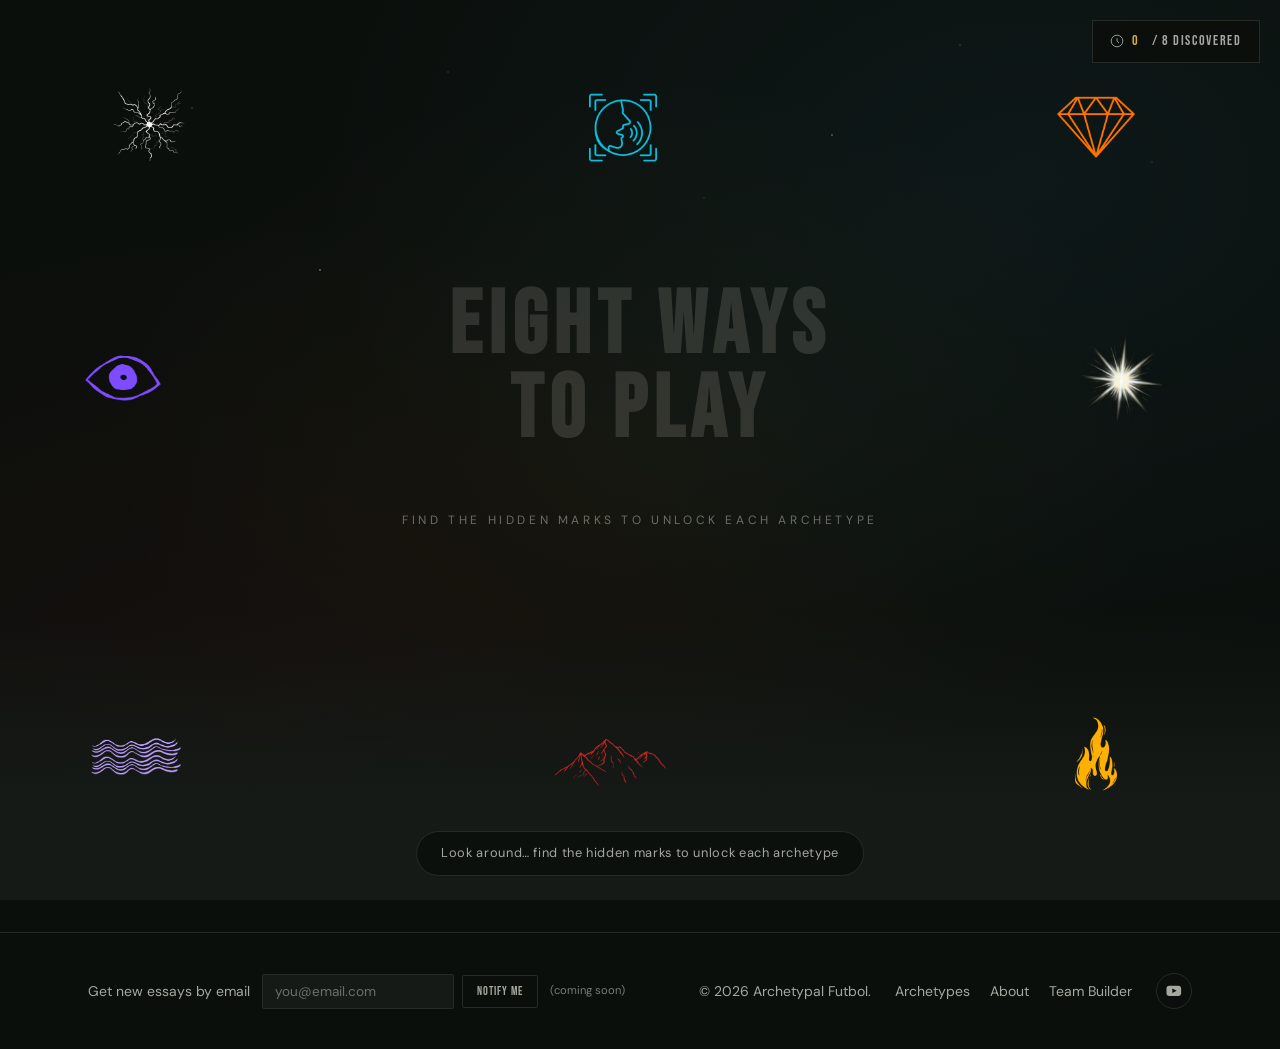
==== index.html @ 52767169 "Initial commit: Archetypal Futbol site Interactive explore-scene homepage, 8 archetype pages, archet" ====
<!DOCTYPE html>
<html lang="en">
<head>
  <meta charset="UTF-8" />
  <meta name="viewport" content="width=device-width, initial-scale=1.0" />
  <title>Archetypal Futbol</title>
  <meta name="description" content="Football, read through the lens of archetype — Immovable, Inferno, Refiner, Lightning, Director, Visionary, Flow, and Avatar." />
  <link rel="icon" href="data:image/svg+xml,%3Csvg xmlns='http://www.w3.org/2000/svg' viewBox='0 0 24 24'%3E%3Cpath fill='%23d4af37' d='M12 2 L14.9 9.1 L22.5 9.8 L16.8 14.9 L18.5 22.3 L12 18.3 L5.5 22.3 L7.2 14.9 L1.5 9.8 L9.1 9.1 Z'/%3E%3C/svg%3E" />
  <link href="https://fonts.googleapis.com/css2?family=Bebas+Neue&family=Playfair+Display:ital,wght@0,700;1,700&family=DM+Sans:ital,wght@0,300;0,400;0,500;0,700;1,400&display=swap" rel="stylesheet" />
  <link rel="stylesheet" href="css/style.css" />
</head>
<body>

  <div class="discovery-hud">
    <svg width="14" height="14" viewBox="0 0 24 24" fill="none"><circle cx="12" cy="12" r="10" stroke="currentColor" stroke-width="1.5"/><path d="M12 8v4l3 3" stroke="currentColor" stroke-width="1.5" stroke-linecap="round"/></svg>
    <span id="foundCount">0</span>&nbsp;/&nbsp;8 discovered
  </div>

  <div class="hint-bar" id="hintBar">Look around&hellip; find the hidden marks to unlock each archetype</div>

  <div class="explore-scene">
    <div class="scene-stars"></div>
    <div class="scene-ground"></div>
    <div class="explore-title">
      <h1>Eight Ways<br>To Play</h1>
      <div class="explore-subtitle">Find the hidden marks to unlock each archetype</div>
    </div>

    <a class="hidden-object anim-flicker" id="obj-lightning" data-slug="lightning" href="articles/lightning.html" style="color:#22C55E">
      <img src="icons/icon-lightning.png" alt="" />
      <span class="obj-label" style="color:#22C55E">Lightning</span>
    </a>

    <a class="hidden-object anim-settle" id="obj-immovable" data-slug="immovable" href="articles/immovable.html" style="color:#DC2626">
      <img src="icons/icon-immovable.png" alt="" />
      <span class="obj-label" style="color:#DC2626">Immovable</span>
    </a>

    <a class="hidden-object anim-flicker" id="obj-inferno" data-slug="inferno" href="articles/inferno.html" style="color:#FACC15">
      <img src="icons/icon-inferno.png" alt="" />
      <span class="obj-label" style="color:#FACC15">Inferno</span>
    </a>

    <a class="hidden-object anim-shimmer" id="obj-refiner" data-slug="refiner" href="articles/refiner.html" style="color:#F97316">
      <img src="icons/icon-refiner.png" alt="" />
      <span class="obj-label" style="color:#F97316">Refiner</span>
    </a>

    <a class="hidden-object anim-pulse" id="obj-director" data-slug="director" href="articles/director.html" style="color:#38BDF8">
      <img src="icons/icon-director.png" alt="" />
      <span class="obj-label" style="color:#38BDF8">Director</span>
    </a>

    <a class="hidden-object anim-blink" id="obj-visionary" data-slug="visionary" href="articles/visionary.html" style="color:#A855F7">
      <img src="icons/icon-visionary.png" alt="" />
      <span class="obj-label" style="color:#A855F7">Visionary</span>
    </a>

    <a class="hidden-object anim-sway" id="obj-flow" data-slug="flow" href="articles/flow.html" style="color:#7C3AED">
      <img src="icons/icon-flow.png" alt="" />
      <span class="obj-label" style="color:#7C3AED">Flow</span>
    </a>

    <a class="hidden-object anim-pulse-grand" id="obj-avatar" data-slug="avatar" href="articles/avatar.html" style="color:#D4AF37">
      <img src="icons/icon-avatar.png" alt="" />
      <span class="obj-label" style="color:#D4AF37">Avatar</span>
    </a>
  </div>

  <footer class="site-footer">
    <div class="container footer-grid">
      <div class="footer-signup">
        <p class="footer-signup-label">Get new essays by email</p>
        <form class="signup-form" onsubmit="return false">
          <input type="email" placeholder="you@email.com" disabled />
          <button type="submit" disabled>Notify Me</button>
        </form>
        <span class="signup-note">(coming soon)</span>
      </div>
      <div class="footer-meta">
        <p>&copy; 2026 Archetypal Futbol.</p>
        <ul class="footer-links">
          <li><a href="archetypes.html">Archetypes</a></li>
          <li><a href="about.html">About</a></li>
          <li><a href="builder.html">Team Builder</a></li>
        </ul>
        <a class="footer-social" href="#" title="YouTube — coming soon" aria-label="YouTube (coming soon)">
          <svg viewBox="0 0 24 24"><rect x="2" y="5" width="20" height="14" rx="4" fill="currentColor"/><path d="M10 9l6 3-6 3V9z" fill="#0b0f0c"/></svg>
        </a>
      </div>
    </div>
  </footer>

  <script src="js/discovery.js"></script>
  <script>AFDiscovery.initExploreScene();</script>
</body>
</html>
---- css/style.css ----
/* ---------- Reset & base ---------- */
:root {
  --color-bg: #0b0f0c;
  --color-bg-elevated: #151a16;
  --color-text: #eae7df;
  --color-text-muted: #a5a89f;
  --color-accent: #d4af37;
  --color-accent-soft: #8a6f2f;
  --color-border: #262b25;
  --font-display: "Bebas Neue", "Iowan Old Style", sans-serif;
  --font-serif: "Playfair Display", "Iowan Old Style", Georgia, serif;
  --font-sans: "DM Sans", -apple-system, BlinkMacSystemFont, "Segoe UI", Roboto, Helvetica, Arial, sans-serif;
  --max-width: 72rem;
}

* {
  box-sizing: border-box;
}

html {
  scroll-behavior: smooth;
}

body {
  margin: 0;
  background: var(--color-bg);
  color: var(--color-text);
  font-family: var(--font-sans);
  line-height: 1.6;
  -webkit-font-smoothing: antialiased;
}

img {
  max-width: 100%;
  display: block;
}

a {
  color: var(--color-accent);
  text-decoration: none;
}

a:hover {
  text-decoration: underline;
}

.container {
  max-width: var(--max-width);
  margin: 0 auto;
  padding: 0 1.5rem;
}

/* ---------- Header ---------- */
.site-header {
  border-bottom: 1px solid var(--color-border);
  position: sticky;
  top: 0;
  background: rgba(15, 18, 16, 0.92);
  backdrop-filter: blur(8px);
  z-index: 10;
}

.site-header .container {
  display: flex;
  align-items: center;
  justify-content: space-between;
  padding-top: 1rem;
  padding-bottom: 1rem;
}

.site-title {
  font-family: var(--font-display);
  font-size: 1.6rem;
  letter-spacing: 0.05em;
  text-transform: uppercase;
  color: var(--color-text);
  transition: opacity 0.2s ease;
}

.site-title:hover {
  opacity: 0.8;
  text-decoration: none;
}

.site-title span {
  color: var(--color-accent);
}

.site-nav ul {
  list-style: none;
  display: flex;
  gap: 1.75rem;
  margin: 0;
  padding: 0;
}

.site-nav a {
  color: var(--color-text-muted);
  font-size: 0.95rem;
  text-transform: uppercase;
  letter-spacing: 0.06em;
}

.site-nav a:hover,
.site-nav a[aria-current="page"] {
  color: var(--color-accent);
  text-decoration: none;
}

.nav-toggle {
  display: none;
  background: none;
  border: 1px solid var(--color-border);
  color: var(--color-text);
  padding: 0.4rem 0.6rem;
  border-radius: 4px;
  font-size: 1rem;
  cursor: pointer;
  transition: border-color 0.2s ease, color 0.2s ease;
}

.nav-toggle:hover {
  border-color: var(--color-accent);
  color: var(--color-accent);
}

/* ---------- Hero ---------- */
.hero {
  padding: 5rem 0 4rem;
  border-bottom: 1px solid var(--color-border);
}

.hero-eyebrow {
  color: var(--color-accent);
  text-transform: uppercase;
  letter-spacing: 0.14em;
  font-size: 0.8rem;
  margin-bottom: 1rem;
}

.hero h1 {
  font-family: var(--font-display);
  text-transform: uppercase;
  font-size: clamp(2.75rem, 6vw, 4.5rem);
  letter-spacing: 0.02em;
  line-height: 0.98;
  margin: 0 0 1.25rem;
  max-width: 42rem;
}

.hero p {
  color: var(--color-text-muted);
  font-size: 1.125rem;
  max-width: 38rem;
  margin: 0 0 2rem;
}

.button {
  display: inline-block;
  padding: 0.75rem 1.5rem;
  border: 1px solid var(--color-accent);
  color: var(--color-accent);
  border-radius: 2px;
  font-size: 0.95rem;
  letter-spacing: 0.03em;
  transition: background 0.15s ease, color 0.15s ease;
}

.button:hover {
  background: var(--color-accent);
  color: var(--color-bg);
  text-decoration: none;
}

/* ---------- Section headings ---------- */
.section {
  padding: 4rem 0;
}

/* ---------- Archetype grid ---------- */
.archetype-grid {
  display: grid;
  grid-template-columns: repeat(auto-fill, minmax(15.5rem, 1fr));
  gap: 1.5rem;
}

.archetype-card {
  background: var(--color-bg-elevated);
  border: 1px solid var(--color-border);
  border-radius: 6px;
  padding: 1.75rem;
  transition: border-color 0.15s ease, transform 0.15s ease;
}

.archetype-card:hover {
  border-color: var(--color-accent-soft);
  transform: translateY(-2px);
}

.archetype-icon {
  width: 2.75rem;
  height: 2.75rem;
  margin-bottom: 0.85rem;
}

.archetype-icon svg,
.archetype-icon img {
  width: 100%;
  height: 100%;
  object-fit: contain;
  display: block;
}

.archetype-card h3 {
  font-family: var(--font-display);
  text-transform: uppercase;
  letter-spacing: 0.02em;
  font-size: 1.6rem;
  margin: 0.5rem 0 0.75rem;
}

.archetype-card p {
  color: var(--color-text-muted);
  font-size: 0.95rem;
  margin: 0 0 1rem;
}

.archetype-card a.read-more {
  font-size: 0.85rem;
  text-transform: uppercase;
  letter-spacing: 0.05em;
}

/* ---------- Article page ---------- */
.article-header {
  padding: 4rem 0 2rem;
  border-bottom: 1px solid var(--color-border);
}

.article-header .hero-eyebrow {
  margin-bottom: 1rem;
}

.article-icon {
  width: 3.25rem;
  height: 3.25rem;
  margin-bottom: 1.25rem;
}

.article-icon svg,
.article-icon img {
  width: 100%;
  height: 100%;
  object-fit: contain;
  display: block;
}

.article-header h1 {
  font-family: var(--font-display);
  text-transform: uppercase;
  letter-spacing: 0.02em;
  font-size: clamp(2.5rem, 5vw, 3.75rem);
  margin: 0 0 0.75rem;
}

.accent-bar {
  width: 2.75rem;
  height: 3px;
  border-radius: 2px;
  margin: 0 0 1.25rem;
}

.article-body {
  padding: 3rem 0;
  max-width: 42rem;
  margin: 0 auto;
  font-size: 1.05rem;
}

.article-body h2 {
  font-family: var(--font-display);
  text-transform: uppercase;
  letter-spacing: 0.03em;
  font-size: 1.5rem;
  margin: 2.75rem 0 1rem;
}

.article-body p {
  color: #d8d5cc;
  margin: 0 0 1.5rem;
}

.article-body blockquote {
  margin: 2rem 0;
  padding-left: 1.25rem;
  border-left: 3px solid var(--color-accent);
  color: var(--color-text-muted);
  font-style: italic;
}

.lockup-image {
  max-width: 22rem;
  width: 100%;
  margin: 0 auto 2.75rem;
}

.lockup-image img {
  width: 100%;
  height: auto;
  display: block;
}

.article-body blockquote.pull-quote {
  font-family: var(--font-serif);
  font-size: 1.35rem;
  line-height: 1.55;
  color: var(--color-text);
  margin: 0 0 2.75rem;
  padding-left: 1.5rem;
}

/* ---------- About page ---------- */
.prose {
  max-width: 42rem;
  padding: 3rem 0;
}

.prose h1 {
  font-family: var(--font-display);
  text-transform: uppercase;
  letter-spacing: 0.02em;
  font-size: clamp(2.5rem, 5vw, 3.75rem);
  margin-bottom: 1.5rem;
}

.prose p {
  color: #d8d5cc;
  margin-bottom: 1.25rem;
}

/* ---------- Footer ---------- */
.site-footer {
  border-top: 1px solid var(--color-border);
  padding: 2.5rem 0;
  margin-top: 2rem;
  position: relative;
  z-index: 30;
}

.footer-grid {
  display: flex;
  align-items: center;
  justify-content: space-between;
  flex-wrap: wrap;
  gap: 1.5rem;
}

.footer-signup {
  display: flex;
  align-items: center;
  gap: 0.75rem;
  flex-wrap: wrap;
}

.footer-signup-label {
  font-size: 0.8rem;
  color: var(--color-text-muted);
  white-space: nowrap;
  margin: 0;
}

.signup-form {
  display: flex;
  align-items: center;
  gap: 0.5rem;
  flex-wrap: wrap;
}

.signup-form input {
  background: var(--color-bg-elevated);
  border: 1px solid var(--color-border);
  color: var(--color-text-muted);
  padding: 0.5rem 0.75rem;
  font-size: 0.85rem;
  font-family: var(--font-sans);
  border-radius: 2px;
  width: 12rem;
  max-width: 100%;
}

.signup-form input::placeholder {
  color: var(--color-text-muted);
  opacity: 0.6;
}

.signup-form button {
  background: transparent;
  border: 1px solid var(--color-border);
  color: var(--color-text-muted);
  padding: 0.5rem 0.9rem;
  font-family: var(--font-display);
  font-size: 0.75rem;
  text-transform: uppercase;
  letter-spacing: 0.08em;
  border-radius: 2px;
  cursor: not-allowed;
}

.signup-note {
  font-size: 0.7rem;
  color: var(--color-text-muted);
  opacity: 0.7;
}

.footer-meta {
  display: flex;
  align-items: center;
  gap: 1.5rem;
  flex-wrap: wrap;
}

.site-footer p {
  color: var(--color-text-muted);
  font-size: 0.875rem;
  margin: 0;
}

.footer-links {
  list-style: none;
  display: flex;
  flex-wrap: wrap;
  gap: 0.75rem 1.25rem;
  margin: 0;
  padding: 0;
}

.footer-links a {
  color: var(--color-text-muted);
  font-size: 0.875rem;
}

.footer-links a:hover {
  color: var(--color-accent);
}

.footer-social {
  display: inline-flex;
  align-items: center;
  justify-content: center;
  width: 2.25rem;
  height: 2.25rem;
  border: 1px solid var(--color-border);
  border-radius: 50%;
  color: var(--color-text-muted);
  flex-shrink: 0;
  transition: border-color 0.2s ease, color 0.2s ease;
}

.footer-social:hover {
  border-color: var(--color-accent);
  color: var(--color-accent);
  text-decoration: none;
}

.footer-social svg {
  width: 1.1rem;
  height: 1.1rem;
  display: block;
}

/* ---------- Explore / discover scene ---------- */
.explore-scene {
  min-height: 100vh;
  position: relative;
  cursor: crosshair;
  overflow: hidden;
}

.back-link {
  display: inline-flex;
  align-items: center;
  gap: 0.5rem;
  padding: 0.5rem 1.1rem;
  border: 1px solid var(--color-border);
  color: var(--color-text-muted);
  font-family: var(--font-display);
  letter-spacing: 0.1em;
  text-transform: uppercase;
  font-size: 0.85rem;
  margin-bottom: 1.5rem;
  transition: border-color 0.2s ease, color 0.2s ease;
}

.back-link:hover {
  border-color: var(--color-accent);
  color: var(--color-accent);
  text-decoration: none;
}

.discovery-hud {
  position: absolute;
  top: 1.25rem;
  right: 1.25rem;
  z-index: 20;
  background: rgba(11, 15, 12, 0.85);
  backdrop-filter: blur(10px);
  border: 1px solid var(--color-border);
  padding: 0.6rem 1.1rem;
  font-family: var(--font-display);
  letter-spacing: 0.12em;
  font-size: 0.85rem;
  color: var(--color-text-muted);
  display: flex;
  align-items: center;
  gap: 0.5rem;
}

.discovery-hud span {
  color: var(--color-accent);
}

.hint-bar {
  position: absolute;
  bottom: 1.5rem;
  left: 50%;
  transform: translateX(-50%);
  z-index: 20;
  background: rgba(11, 15, 12, 0.9);
  border: 1px solid var(--color-border);
  padding: 0.7rem 1.5rem;
  font-size: 0.8rem;
  letter-spacing: 0.05em;
  color: var(--color-text-muted);
  text-align: center;
  border-radius: 100px;
  white-space: nowrap;
  transition: all 0.4s ease;
}

.hint-bar.found {
  border-color: rgba(212, 175, 55, 0.5);
  color: var(--color-accent);
}

.explore-scene::before {
  content: "";
  position: absolute;
  inset: 0;
  background:
    radial-gradient(ellipse at 20% 80%, rgba(220, 38, 38, 0.05) 0%, transparent 50%),
    radial-gradient(ellipse at 80% 20%, rgba(56, 189, 248, 0.05) 0%, transparent 50%),
    radial-gradient(ellipse at 50% 50%, rgba(212, 175, 55, 0.04) 0%, transparent 60%);
}

.scene-ground {
  position: absolute;
  bottom: 0;
  left: 0;
  right: 0;
  height: 32%;
  background: linear-gradient(180deg, transparent 0%, var(--color-bg-elevated) 65%);
}

.scene-stars {
  position: absolute;
  inset: 0;
  background-image:
    radial-gradient(1px 1px at 15% 12%, rgba(255, 255, 255, 0.4), transparent),
    radial-gradient(1px 1px at 35% 8%, rgba(255, 255, 255, 0.3), transparent),
    radial-gradient(1px 1px at 55% 22%, rgba(255, 255, 255, 0.2), transparent),
    radial-gradient(1px 1px at 75% 5%, rgba(255, 255, 255, 0.35), transparent),
    radial-gradient(1px 1px at 90% 18%, rgba(255, 255, 255, 0.25), transparent),
    radial-gradient(1.5px 1.5px at 25% 30%, rgba(255, 255, 255, 0.5), transparent),
    radial-gradient(1.5px 1.5px at 65% 15%, rgba(255, 255, 255, 0.4), transparent);
  animation: twinkle 6s ease-in-out infinite alternate;
}

@keyframes twinkle {
  0% { opacity: 0.6; }
  100% { opacity: 1; }
}

.explore-title {
  position: absolute;
  top: 42%;
  left: 50%;
  transform: translate(-50%, -50%);
  text-align: center;
  pointer-events: none;
  z-index: 5;
}

.explore-title h1 {
  font-family: var(--font-display);
  font-size: clamp(2.5rem, 7vw, 5.5rem);
  letter-spacing: 0.08em;
  line-height: 0.95;
  opacity: 0.14;
  text-transform: uppercase;
}

.explore-subtitle {
  font-size: 0.75rem;
  text-transform: uppercase;
  letter-spacing: 0.3em;
  color: var(--color-text-muted);
  margin-top: 1rem;
  opacity: 0.6;
}

.hidden-object {
  position: absolute;
  width: 170px;
  cursor: pointer;
  transition: transform 0.4s ease, filter 0.4s ease;
  z-index: 10;
  display: block;
}

.hidden-object svg,
.hidden-object img {
  width: 100%;
  height: auto;
  display: block;
}

.hidden-object:hover {
  transform: scale(1.15);
  filter: brightness(1.4);
}

.hidden-object.discovered {
  filter: drop-shadow(0 0 8px rgba(212, 175, 55, 0.45));
}

.hidden-object .obj-label {
  position: absolute;
  bottom: -1.6rem;
  left: 50%;
  transform: translateX(-50%);
  font-family: var(--font-display);
  font-size: 0.65rem;
  letter-spacing: 0.14em;
  white-space: nowrap;
  opacity: 0;
  transition: opacity 0.3s ease;
  text-transform: uppercase;
}

.hidden-object:hover .obj-label {
  opacity: 1;
}

/* per-object idle animations, applied to the icon itself */
@keyframes animFlicker {
  0%, 100% { transform: scaleY(1) scaleX(1); }
  25% { transform: scaleY(1.06) scaleX(0.97); }
  50% { transform: scaleY(0.95) scaleX(1.03); }
  75% { transform: scaleY(1.04) scaleX(0.98); }
}
.anim-flicker svg, .anim-flicker img { animation: animFlicker 1.6s ease-in-out infinite; transform-origin: center bottom; }

@keyframes animSettle {
  0%, 100% { transform: translateY(0); }
  50% { transform: translateY(-3px); }
}
.anim-settle svg, .anim-settle img { animation: animSettle 9s ease-in-out infinite; }

@keyframes animShimmer {
  0%, 100% { filter: brightness(1) drop-shadow(0 0 4px currentColor); }
  50% { filter: brightness(1.35) drop-shadow(0 0 10px currentColor); }
}
.anim-shimmer svg, .anim-shimmer img { animation: animShimmer 3s ease-in-out infinite; }

@keyframes animPulse {
  0%, 100% { transform: scale(1); }
  50% { transform: scale(1.08); }
}
.anim-pulse svg, .anim-pulse img { animation: animPulse 2.4s ease-in-out infinite; }

@keyframes animBlink {
  0%, 88%, 100% { transform: scaleY(1); }
  94% { transform: scaleY(0.12); }
}
.anim-blink svg, .anim-blink img { animation: animBlink 5s ease-in-out infinite; transform-origin: center; }

@keyframes animSway {
  0%, 100% { transform: rotate(-6deg); }
  50% { transform: rotate(6deg); }
}
.anim-sway svg, .anim-sway img { animation: animSway 4s ease-in-out infinite; transform-origin: center; }

@keyframes animPulseGrand {
  0%, 100% { transform: scale(1); filter: brightness(1) drop-shadow(0 0 6px currentColor); }
  50% { transform: scale(1.14); filter: brightness(1.5) drop-shadow(0 0 16px currentColor); }
}
.anim-pulse-grand svg, .anim-pulse-grand img { animation: animPulseGrand 4.5s ease-in-out infinite; }

#obj-lightning { top: 7%; left: 5%; }
#obj-director { top: 7%; left: 42%; }
#obj-refiner { top: 7%; left: 79%; }
#obj-visionary { top: 35%; left: 3%; }
#obj-avatar { top: 35%; left: 81%; }
#obj-flow { top: 77%; left: 4%; }
#obj-immovable { top: 77%; left: 41%; }
#obj-inferno { top: 77%; left: 79%; }

/* ---------- Content page enter animation ---------- */
.fade-in-up {
  animation: pageEnterFade 0.7s ease forwards;
  opacity: 0;
}

@keyframes pageEnterFade {
  from { opacity: 0; transform: translateY(24px); }
  to { opacity: 1; transform: translateY(0); }
}

/* ---------- Team builder ---------- */
.builder-intro {
  padding: 3.5rem 0 1rem;
}

.builder-intro .hero-eyebrow {
  margin-bottom: 1rem;
}

.builder-intro h1 {
  font-family: var(--font-display);
  text-transform: uppercase;
  font-size: clamp(2.25rem, 5vw, 3.25rem);
  letter-spacing: 0.02em;
  margin: 0 0 1rem;
}

.builder-intro p {
  color: var(--color-text-muted);
  max-width: 38rem;
  margin: 0;
}

.builder-section {
  padding: 2rem 0 4rem;
}

.builder-layout {
  display: flex;
  gap: 2.5rem;
  align-items: flex-start;
  flex-wrap: wrap;
}

.builder-tray {
  flex: 0 0 11rem;
  display: flex;
  flex-direction: column;
  gap: 0.75rem;
}

.tray-item {
  display: flex;
  flex-direction: column;
  align-items: center;
  gap: 0.4rem;
  padding: 0.75rem 0.5rem;
  background: var(--color-bg-elevated);
  border: 1px solid var(--color-border);
  border-radius: 6px;
  cursor: grab;
  touch-action: none;
  user-select: none;
  -webkit-user-select: none;
  transition: border-color 0.2s ease;
}

.tray-item:hover {
  border-color: var(--color-accent-soft);
}

.tray-item:active {
  cursor: grabbing;
}

.tray-item img {
  width: 2.25rem;
  height: 2.25rem;
  object-fit: contain;
  pointer-events: none;
}

.tray-item span {
  font-family: var(--font-display);
  text-transform: uppercase;
  letter-spacing: 0.04em;
  font-size: 0.75rem;
  color: var(--color-text-muted);
  pointer-events: none;
}

.pitch-panel {
  flex: 1 1 20rem;
  min-width: 18rem;
}

.formation-picker {
  display: flex;
  flex-wrap: wrap;
  gap: 0.5rem;
  margin-bottom: 1.5rem;
}

.formation-btn {
  padding: 0.45rem 0.9rem;
  border: 1px solid var(--color-border);
  background: transparent;
  color: var(--color-text-muted);
  font-family: var(--font-display);
  letter-spacing: 0.04em;
  font-size: 0.85rem;
  cursor: pointer;
  border-radius: 2px;
  transition: border-color 0.2s ease, color 0.2s ease;
}

.formation-btn:hover {
  border-color: var(--color-accent-soft);
  color: var(--color-text);
}

.formation-btn.active {
  border-color: var(--color-accent);
  color: var(--color-accent);
}

.pitch-container {
  position: relative;
  width: 100%;
  max-width: 26rem;
  aspect-ratio: 2 / 3;
  margin: 0 auto;
  background: var(--color-bg-elevated);
  border: 1px solid var(--color-border);
  border-radius: 8px;
  overflow: hidden;
  touch-action: none;
}

.pitch-svg {
  position: absolute;
  inset: 0;
  width: 100%;
  height: 100%;
  display: block;
}

.slots-layer {
  position: absolute;
  inset: 0;
}

.slot {
  position: absolute;
  width: 2.5rem;
  height: 2.5rem;
  margin-left: -1.25rem;
  margin-top: -1.25rem;
  border-radius: 50%;
  border: 1.5px dashed var(--color-border);
  background: rgba(11, 15, 12, 0.4);
  display: flex;
  align-items: center;
  justify-content: center;
  transition: box-shadow 0.25s ease, border-color 0.25s ease;
  touch-action: none;
}

.slot-number {
  position: absolute;
  top: -0.65rem;
  right: -0.35rem;
  font-family: var(--font-display);
  font-size: 0.6rem;
  letter-spacing: 0.02em;
  color: var(--color-text-muted);
  background: var(--color-bg);
  padding: 0 0.25rem;
  border-radius: 2px;
  line-height: 1.3;
}

.slot img {
  width: 72%;
  height: 72%;
  object-fit: contain;
  pointer-events: none;
}

.slot:hover {
  border-color: var(--color-accent-soft);
}

.slot.filled {
  border-style: solid;
  background: var(--color-bg-elevated);
  cursor: grab;
}

.slot.filled:active {
  cursor: grabbing;
}

.slot.aligned {
  border-color: var(--slot-color, var(--color-accent));
  box-shadow: 0 0 0 2px var(--slot-color, var(--color-accent)), 0 0 14px 2px var(--slot-color, var(--color-accent));
}

.slot.drag-over {
  border-color: var(--color-accent);
}

.builder-summary {
  margin-top: 1.5rem;
  text-align: center;
}

.builder-summary-count {
  font-family: var(--font-display);
  text-transform: uppercase;
  letter-spacing: 0.04em;
  font-size: 1.15rem;
  color: var(--color-accent);
  margin: 0 0 0.35rem;
}

.builder-summary-status {
  font-size: 0.85rem;
  color: var(--color-text-muted);
  margin: 0;
}

.builder-actions {
  margin-top: 1.5rem;
  display: flex;
  justify-content: center;
}

.builder-legend {
  margin-top: 1rem;
  text-align: center;
  font-size: 0.8rem;
  color: var(--color-text-muted);
}

.drag-ghost {
  position: fixed;
  top: 0;
  left: 0;
  pointer-events: none;
  z-index: 999;
  width: 2.75rem;
  height: 2.75rem;
  opacity: 0.9;
}

.drag-ghost img {
  width: 100%;
  height: 100%;
  object-fit: contain;
}

/* ---------- Responsive ---------- */
@media (max-width: 42rem) {
  .archetype-grid {
    grid-template-columns: 1fr;
  }

  .site-nav {
    position: absolute;
    top: 100%;
    left: 0;
    right: 0;
    background: var(--color-bg);
    border-bottom: 1px solid var(--color-border);
    display: none;
  }

  .site-nav.open {
    display: block;
  }

  .site-nav ul {
    flex-direction: column;
    gap: 0;
    padding: 0.5rem 1.5rem 1.5rem;
  }

  .site-nav li {
    padding: 0.6rem 0;
    border-bottom: 1px solid var(--color-border);
  }

  .nav-toggle {
    display: inline-block;
  }

  .hero {
    padding: 3rem 0 2.5rem;
  }

  .section {
    padding: 2.5rem 0;
  }

  .hidden-object {
    width: 100px;
  }

  .explore-title h1 {
    opacity: 0.1;
  }

  .hint-bar {
    font-size: 0.7rem;
    padding: 0.6rem 1.1rem;
    max-width: 88vw;
    white-space: normal;
    text-align: center;
  }

  .footer-grid {
    flex-direction: column;
    align-items: flex-start;
  }

  .footer-meta {
    width: 100%;
    justify-content: space-between;
  }

  #obj-lightning { top: 4%; left: 6%; }
  #obj-director { top: 4%; left: 55%; }
  #obj-refiner { top: 27%; left: 6%; }
  #obj-visionary { top: 27%; left: 55%; }
  #obj-avatar { top: 50%; left: 6%; }
  #obj-flow { top: 50%; left: 55%; }
  #obj-immovable { top: 73%; left: 6%; }
  #obj-inferno { top: 73%; left: 55%; }

  .builder-layout {
    flex-direction: column;
  }

  .builder-tray {
    flex-direction: row;
    flex-wrap: wrap;
    justify-content: center;
    flex-basis: auto;
    width: 100%;
  }

  .tray-item {
    flex: 0 0 4.5rem;
  }

  .pitch-panel {
    flex-basis: auto;
    width: 100%;
    min-width: 0;
  }

  .slot {
    width: 2rem;
    height: 2rem;
    margin-left: -1rem;
    margin-top: -1rem;
  }

  .slot-number {
    font-size: 0.55rem;
    top: -0.55rem;
    right: -0.25rem;
  }

  .formation-btn {
    padding: 0.4rem 0.7rem;
    font-size: 0.75rem;
  }

  .drag-ghost {
    width: 2.25rem;
    height: 2.25rem;
  }
}

/* ---------- Landscape phones (short viewport height) ---------- */
@media (orientation: landscape) and (max-height: 500px) {
  .hidden-object {
    width: 80px;
  }

  .explore-title h1 {
    font-size: clamp(1.75rem, 6vw, 3rem);
    opacity: 0.1;
  }

  .explore-subtitle {
    margin-top: 0.5rem;
    font-size: 0.65rem;
  }

  #obj-lightning { top: 22%; left: 4%; }
  #obj-director { top: 22%; left: 29%; }
  #obj-refiner { top: 22%; left: 54%; }
  #obj-visionary { top: 22%; left: 79%; }
  #obj-flow { top: 58%; left: 4%; }
  #obj-immovable { top: 58%; left: 29%; }
  #obj-inferno { top: 58%; left: 54%; }
  #obj-avatar { top: 58%; left: 79%; }
}
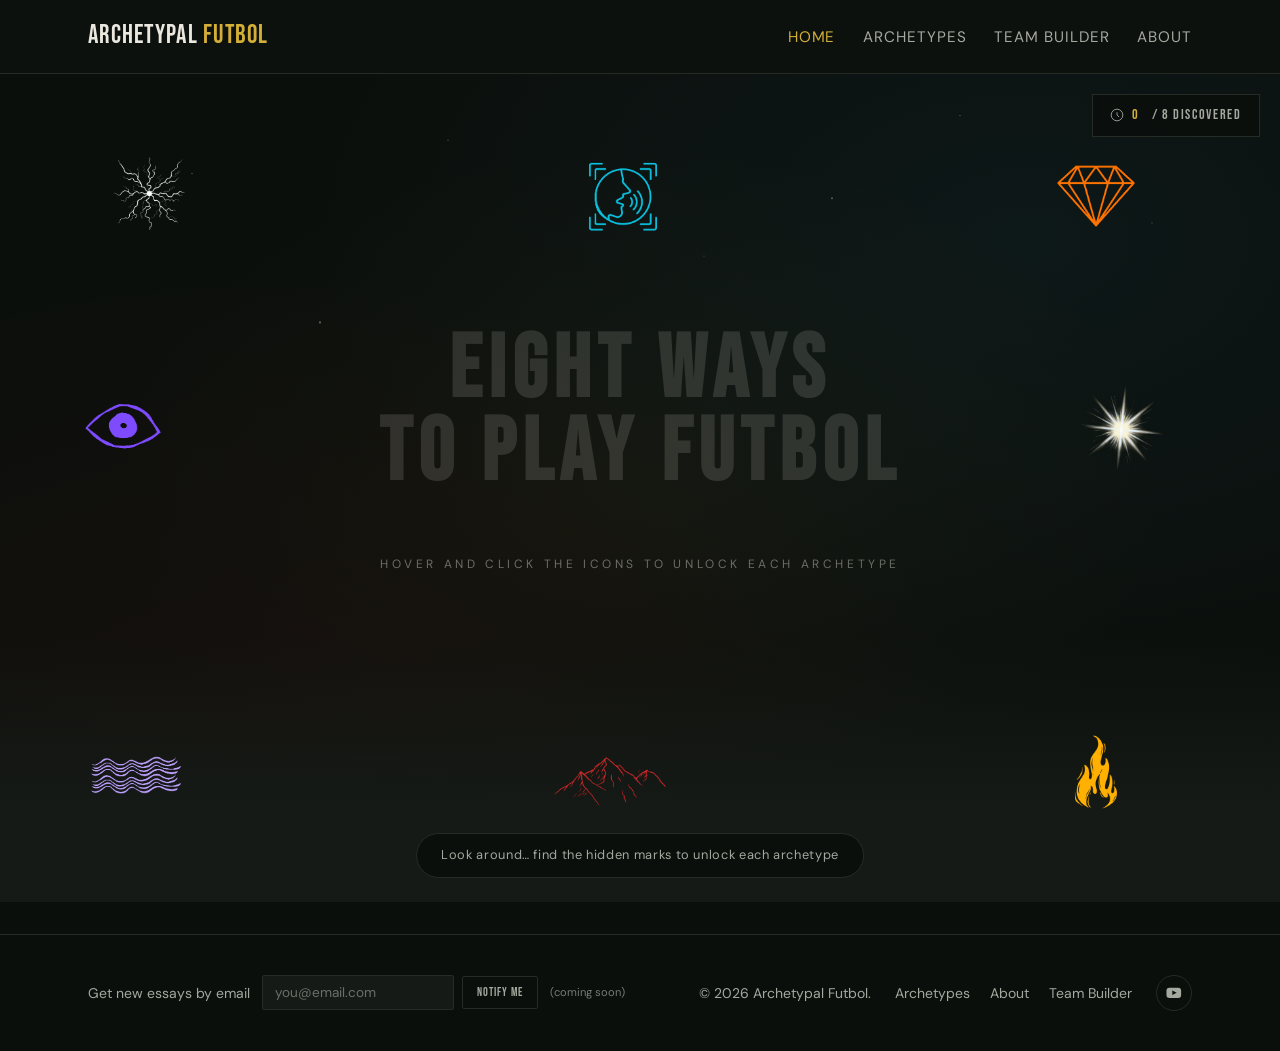
==== commit 5ad8706a: "Rework Team Builder to tap-to-assign, add home page card reveal, polish nav/copy - Team Builder: rep" ====
--- a/index.html
+++ b/index.html
@@ -10,20 +10,34 @@
   <link rel="stylesheet" href="css/style.css" />
 </head>
 <body>
-
-  <div class="discovery-hud">
-    <svg width="14" height="14" viewBox="0 0 24 24" fill="none"><circle cx="12" cy="12" r="10" stroke="currentColor" stroke-width="1.5"/><path d="M12 8v4l3 3" stroke="currentColor" stroke-width="1.5" stroke-linecap="round"/></svg>
-    <span id="foundCount">0</span>&nbsp;/&nbsp;8 discovered
-  </div>
-
-  <div class="hint-bar" id="hintBar">Look around&hellip; find the hidden marks to unlock each archetype</div>
+  <header class="site-header">
+    <div class="container">
+      <a class="site-title" href="index.html">Archetypal <span>Futbol</span></a>
+      <button class="nav-toggle" aria-label="Toggle navigation" aria-expanded="false">&#9776;</button>
+      <nav class="site-nav">
+        <ul>
+          <li><a href="index.html" aria-current="page">Home</a></li>
+          <li><a href="archetypes.html">Archetypes</a></li>
+          <li><a href="builder.html">Team Builder</a></li>
+          <li><a href="about.html">About</a></li>
+        </ul>
+      </nav>
+    </div>
+  </header>
 
   <div class="explore-scene">
+    <div class="discovery-hud">
+      <svg width="14" height="14" viewBox="0 0 24 24" fill="none"><circle cx="12" cy="12" r="10" stroke="currentColor" stroke-width="1.5"/><path d="M12 8v4l3 3" stroke="currentColor" stroke-width="1.5" stroke-linecap="round"/></svg>
+      <span id="foundCount">0</span>&nbsp;/&nbsp;8 discovered
+    </div>
+
+    <div class="hint-bar" id="hintBar">Look around&hellip; find the hidden marks to unlock each archetype</div>
+
     <div class="scene-stars"></div>
     <div class="scene-ground"></div>
     <div class="explore-title">
-      <h1>Eight Ways<br>To Play</h1>
-      <div class="explore-subtitle">Find the hidden marks to unlock each archetype</div>
+      <h1>Eight Ways<br>To Play Futbol</h1>
+      <div class="explore-subtitle">Hover and click the icons to unlock each archetype</div>
     </div>
 
     <a class="hidden-object anim-flicker" id="obj-lightning" data-slug="lightning" href="articles/lightning.html" style="color:#22C55E">
@@ -67,6 +81,38 @@
     </a>
   </div>
 
+  <div class="reveal-overlay" id="revealOverlay" hidden aria-hidden="true">
+    <div class="reveal-backdrop"></div>
+    <div class="reveal-card">
+      <div class="reveal-card-inner" id="revealCardInner">
+        <div class="reveal-card-face reveal-card-front">
+          <span class="reveal-mark" aria-hidden="true">
+            <svg viewBox="0 0 24 24"><path fill="currentColor" d="M12 2 L14.9 9.1 L22.5 9.8 L16.8 14.9 L18.5 22.3 L12 18.3 L5.5 22.3 L7.2 14.9 L1.5 9.8 L9.1 9.1 Z"/></svg>
+          </span>
+          <span class="reveal-brand">Archetypal Futbol</span>
+        </div>
+        <div class="reveal-card-face reveal-card-back">
+          <span class="reveal-icon"><img id="revealIcon" src="" alt="" /></span>
+          <h2 class="reveal-name" id="revealName"></h2>
+          <div class="reveal-stats">
+            <div class="reveal-stat">
+              <span class="reveal-stat-label">Animal</span>
+              <span class="reveal-stat-value" id="revealAnimal"></span>
+            </div>
+            <div class="reveal-stat">
+              <span class="reveal-stat-label">Group</span>
+              <span class="reveal-stat-value" id="revealGroup"></span>
+            </div>
+            <div class="reveal-stat">
+              <span class="reveal-stat-label">Core</span>
+              <span class="reveal-stat-value" id="revealCore"></span>
+            </div>
+          </div>
+        </div>
+      </div>
+    </div>
+  </div>
+
   <footer class="site-footer">
     <div class="container footer-grid">
       <div class="footer-signup">
@@ -91,6 +137,7 @@
     </div>
   </footer>
 
+  <script src="js/main.js"></script>
   <script src="js/discovery.js"></script>
   <script>AFDiscovery.initExploreScene();</script>
 </body>
--- a/css/style.css
+++ b/css/style.css
@@ -11,6 +11,7 @@
   --font-serif: "Playfair Display", "Iowan Old Style", Georgia, serif;
   --font-sans: "DM Sans", -apple-system, BlinkMacSystemFont, "Segoe UI", Roboto, Helvetica, Arial, sans-serif;
   --max-width: 72rem;
+  --header-height: 4.5rem;
 }
 
 * {
@@ -188,8 +189,15 @@
   background: var(--color-bg-elevated);
   border: 1px solid var(--color-border);
   border-radius: 6px;
-  padding: 1.75rem;
+  padding: 2.25rem 1.75rem;
   transition: border-color 0.15s ease, transform 0.15s ease;
+  position: relative;
+  display: flex;
+  flex-direction: column;
+  align-items: center;
+  justify-content: center;
+  text-align: center;
+  gap: 0.9rem;
 }
 
 .archetype-card:hover {
@@ -198,9 +206,8 @@
 }
 
 .archetype-icon {
-  width: 2.75rem;
-  height: 2.75rem;
-  margin-bottom: 0.85rem;
+  width: 8rem;
+  height: 8rem;
 }
 
 .archetype-icon svg,
@@ -216,19 +223,25 @@
   text-transform: uppercase;
   letter-spacing: 0.02em;
   font-size: 1.6rem;
-  margin: 0.5rem 0 0.75rem;
+  margin: 0;
 }
 
 .archetype-card p {
   color: var(--color-text-muted);
   font-size: 0.95rem;
-  margin: 0 0 1rem;
+  margin: 0;
 }
 
 .archetype-card a.read-more {
   font-size: 0.85rem;
   text-transform: uppercase;
   letter-spacing: 0.05em;
+}
+
+.archetype-card a.read-more::after {
+  content: "";
+  position: absolute;
+  inset: 0;
 }
 
 /* ---------- Article page ---------- */
@@ -470,7 +483,7 @@
 
 /* ---------- Explore / discover scene ---------- */
 .explore-scene {
-  min-height: 100vh;
+  min-height: calc(100vh - var(--header-height));
   position: relative;
   cursor: crosshair;
   overflow: hidden;
@@ -743,63 +756,9 @@
   padding: 2rem 0 4rem;
 }
 
-.builder-layout {
-  display: flex;
-  gap: 2.5rem;
-  align-items: flex-start;
-  flex-wrap: wrap;
-}
-
-.builder-tray {
-  flex: 0 0 11rem;
-  display: flex;
-  flex-direction: column;
-  gap: 0.75rem;
-}
-
-.tray-item {
-  display: flex;
-  flex-direction: column;
-  align-items: center;
-  gap: 0.4rem;
-  padding: 0.75rem 0.5rem;
-  background: var(--color-bg-elevated);
-  border: 1px solid var(--color-border);
-  border-radius: 6px;
-  cursor: grab;
-  touch-action: none;
-  user-select: none;
-  -webkit-user-select: none;
-  transition: border-color 0.2s ease;
-}
-
-.tray-item:hover {
-  border-color: var(--color-accent-soft);
-}
-
-.tray-item:active {
-  cursor: grabbing;
-}
-
-.tray-item img {
-  width: 2.25rem;
-  height: 2.25rem;
-  object-fit: contain;
-  pointer-events: none;
-}
-
-.tray-item span {
-  font-family: var(--font-display);
-  text-transform: uppercase;
-  letter-spacing: 0.04em;
-  font-size: 0.75rem;
-  color: var(--color-text-muted);
-  pointer-events: none;
-}
-
 .pitch-panel {
-  flex: 1 1 20rem;
-  min-width: 18rem;
+  max-width: 30rem;
+  margin: 0 auto;
 }
 
 .formation-picker {
@@ -871,7 +830,7 @@
   align-items: center;
   justify-content: center;
   transition: box-shadow 0.25s ease, border-color 0.25s ease;
-  touch-action: none;
+  cursor: pointer;
 }
 
 .slot-number {
@@ -902,20 +861,169 @@
 .slot.filled {
   border-style: solid;
   background: var(--color-bg-elevated);
-  cursor: grab;
-}
-
-.slot.filled:active {
-  cursor: grabbing;
+}
+
+@keyframes slotGlowIn {
+  0% { transform: scale(0.9); }
+  55% { transform: scale(1.06); }
+  100% { transform: scale(1); }
+}
+
+.slot.aligned,
+.slot.off-position {
+  animation: slotGlowIn 0.4s ease;
 }
 
 .slot.aligned {
   border-color: var(--slot-color, var(--color-accent));
-  box-shadow: 0 0 0 2px var(--slot-color, var(--color-accent)), 0 0 14px 2px var(--slot-color, var(--color-accent));
-}
-
-.slot.drag-over {
-  border-color: var(--color-accent);
+  box-shadow:
+    0 0 0 2px var(--slot-color, var(--color-accent)),
+    0 0 16px 3px var(--slot-color, var(--color-accent));
+}
+
+.slot.off-position {
+  border-color: color-mix(in srgb, var(--slot-color, var(--color-accent)) 55%, var(--color-border));
+  box-shadow:
+    0 0 0 1px color-mix(in srgb, var(--slot-color, var(--color-accent)) 45%, transparent),
+    0 0 9px 2px color-mix(in srgb, var(--slot-color, var(--color-accent)) 25%, transparent);
+}
+
+.slot-fill-label {
+  position: absolute;
+  top: 50%;
+  transform: translateY(-50%);
+  font-family: var(--font-display);
+  text-transform: uppercase;
+  letter-spacing: 0.03em;
+  font-size: 0.6rem;
+  color: var(--color-text-muted);
+  background: var(--color-bg);
+  padding: 0.1rem 0.3rem;
+  border-radius: 2px;
+  white-space: nowrap;
+  pointer-events: none;
+}
+
+.slot-fill-label.label-right {
+  left: calc(100% + 0.35rem);
+}
+
+.slot-fill-label.label-left {
+  right: calc(100% + 0.35rem);
+  text-align: right;
+}
+
+/* ---------- Slot picker ---------- */
+.slot-picker {
+  position: fixed;
+  z-index: 1000;
+  background: var(--color-bg-elevated);
+  border: 1px solid var(--color-border);
+  border-radius: 8px;
+  box-shadow: 0 10px 30px rgba(0, 0, 0, 0.45);
+  overflow: hidden;
+  animation: pickerPopIn 0.18s ease both;
+}
+
+@keyframes pickerPopIn {
+  from { opacity: 0; transform: translateY(-6px); }
+  to { opacity: 1; transform: translateY(0); }
+}
+
+.slot-picker-header {
+  display: flex;
+  align-items: center;
+  justify-content: space-between;
+  padding: 0.6rem 0.85rem;
+  border-bottom: 1px solid var(--color-border);
+  font-family: var(--font-display);
+  text-transform: uppercase;
+  letter-spacing: 0.04em;
+  font-size: 0.8rem;
+  color: var(--color-text-muted);
+}
+
+.slot-picker-close {
+  background: none;
+  border: none;
+  color: var(--color-text-muted);
+  font-size: 1.2rem;
+  line-height: 1;
+  cursor: pointer;
+  padding: 0.15rem 0.35rem;
+  transition: color 0.2s ease;
+}
+
+.slot-picker-close:hover {
+  color: var(--color-accent);
+}
+
+.slot-picker-list {
+  max-height: min(60vh, 380px);
+  overflow-y: auto;
+  padding: 0.4rem;
+}
+
+.slot-picker-row {
+  display: flex;
+  align-items: center;
+  gap: 0.65rem;
+  width: 100%;
+  padding: 0.4rem 0.5rem;
+  background: none;
+  border: none;
+  border-radius: 6px;
+  cursor: pointer;
+  text-align: left;
+  font-family: var(--font-sans);
+  animation: pickerRowIn 0.22s ease both;
+}
+
+@keyframes pickerRowIn {
+  from { opacity: 0; transform: translateY(-6px); }
+  to { opacity: 1; transform: translateY(0); }
+}
+
+.slot-picker-row:hover {
+  background: rgba(234, 231, 223, 0.06);
+}
+
+.slot-picker-row-icon {
+  width: 2.5rem;
+  height: 2.5rem;
+  border-radius: 50%;
+  border: 1.5px solid var(--color-border);
+  display: flex;
+  align-items: center;
+  justify-content: center;
+  flex-shrink: 0;
+  background: var(--color-bg);
+}
+
+.slot-picker-row-icon img {
+  width: 72%;
+  height: 72%;
+  object-fit: contain;
+}
+
+.slot-picker-row-icon-remove {
+  color: var(--color-text-muted);
+  font-size: 1.2rem;
+  line-height: 1;
+  border-style: dashed;
+}
+
+.slot-picker-row-name {
+  font-family: var(--font-display);
+  text-transform: uppercase;
+  letter-spacing: 0.03em;
+  font-size: 0.9rem;
+  color: var(--color-text);
+}
+
+.slot-picker-divider {
+  border-top: 1px solid var(--color-border);
+  margin: 0.4rem 0.2rem;
 }
 
 .builder-summary {
@@ -949,23 +1057,6 @@
   text-align: center;
   font-size: 0.8rem;
   color: var(--color-text-muted);
-}
-
-.drag-ghost {
-  position: fixed;
-  top: 0;
-  left: 0;
-  pointer-events: none;
-  z-index: 999;
-  width: 2.75rem;
-  height: 2.75rem;
-  opacity: 0.9;
-}
-
-.drag-ghost img {
-  width: 100%;
-  height: 100%;
-  object-fit: contain;
 }
 
 /* ---------- Responsive ---------- */
@@ -1046,26 +1137,8 @@
   #obj-immovable { top: 73%; left: 6%; }
   #obj-inferno { top: 73%; left: 55%; }
 
-  .builder-layout {
-    flex-direction: column;
-  }
-
-  .builder-tray {
-    flex-direction: row;
-    flex-wrap: wrap;
-    justify-content: center;
-    flex-basis: auto;
+  .pitch-panel {
     width: 100%;
-  }
-
-  .tray-item {
-    flex: 0 0 4.5rem;
-  }
-
-  .pitch-panel {
-    flex-basis: auto;
-    width: 100%;
-    min-width: 0;
   }
 
   .slot {
@@ -1081,15 +1154,198 @@
     right: -0.25rem;
   }
 
+  .slot-fill-label {
+    font-size: 0.5rem;
+    padding: 0.05rem 0.25rem;
+  }
+
   .formation-btn {
     padding: 0.4rem 0.7rem;
     font-size: 0.75rem;
   }
 
-  .drag-ghost {
-    width: 2.25rem;
-    height: 2.25rem;
-  }
+  .slot-picker-row-icon {
+    width: 2rem;
+    height: 2rem;
+  }
+
+  .reveal-card {
+    width: min(16rem, 80vw);
+  }
+
+  .reveal-icon {
+    width: 3.75rem;
+    height: 3.75rem;
+  }
+
+  .reveal-name {
+    font-size: 1.6rem;
+  }
+
+  .reveal-stat-value {
+    font-size: 0.95rem;
+  }
+}
+
+/* ---------- Archetype card reveal (explore scene) ---------- */
+.reveal-overlay {
+  position: fixed;
+  inset: 0;
+  z-index: 2000;
+  display: flex;
+  align-items: center;
+  justify-content: center;
+  padding: 1.5rem;
+  opacity: 0;
+  pointer-events: none;
+  transition: opacity 0.25s ease;
+}
+
+.reveal-overlay[hidden] {
+  display: none;
+}
+
+.reveal-overlay.show {
+  opacity: 1;
+  pointer-events: auto;
+}
+
+.reveal-backdrop {
+  position: absolute;
+  inset: 0;
+  background: rgba(5, 7, 6, 0.82);
+}
+
+.reveal-card {
+  position: relative;
+  width: min(19rem, 82vw);
+  aspect-ratio: 5 / 7;
+  perspective: 1400px;
+  transform: translateY(36px) scale(0.88);
+  opacity: 0;
+  transition: transform 0.4s cubic-bezier(0.22, 1, 0.36, 1), opacity 0.35s ease;
+}
+
+.reveal-overlay.show .reveal-card {
+  transform: translateY(0) scale(1);
+  opacity: 1;
+}
+
+.reveal-overlay.no-motion .reveal-backdrop,
+.reveal-overlay.no-motion .reveal-card,
+.reveal-overlay.no-motion .reveal-card-inner,
+.reveal-overlay.no-motion .reveal-stat {
+  transition: none !important;
+}
+
+.reveal-card-inner {
+  position: relative;
+  width: 100%;
+  height: 100%;
+  transform-style: preserve-3d;
+  transition: transform 0.6s cubic-bezier(0.45, 0.05, 0.15, 1);
+}
+
+.reveal-card-inner.flipped {
+  transform: rotateY(180deg);
+}
+
+.reveal-card-face {
+  position: absolute;
+  inset: 0;
+  backface-visibility: hidden;
+  border-radius: 12px;
+  border: 1.5px solid var(--reveal-color, var(--color-accent));
+  background: var(--color-bg-elevated);
+  display: flex;
+  flex-direction: column;
+  align-items: center;
+  justify-content: center;
+  padding: 1.75rem 1.25rem;
+  text-align: center;
+  box-shadow: 0 20px 60px rgba(0, 0, 0, 0.5);
+  gap: 0.85rem;
+}
+
+.reveal-mark {
+  width: 3.25rem;
+  height: 3.25rem;
+  color: var(--color-accent);
+}
+
+.reveal-mark svg {
+  width: 100%;
+  height: 100%;
+}
+
+.reveal-brand {
+  font-family: var(--font-display);
+  text-transform: uppercase;
+  letter-spacing: 0.14em;
+  font-size: 0.75rem;
+  color: var(--color-text-muted);
+}
+
+.reveal-card-back {
+  transform: rotateY(180deg);
+}
+
+.reveal-icon {
+  width: 4.5rem;
+  height: 4.5rem;
+}
+
+.reveal-icon img {
+  width: 100%;
+  height: 100%;
+  object-fit: contain;
+}
+
+.reveal-name {
+  font-family: var(--font-display);
+  text-transform: uppercase;
+  letter-spacing: 0.03em;
+  font-size: 1.9rem;
+  color: var(--reveal-color, var(--color-text));
+  margin: 0;
+}
+
+.reveal-stats {
+  display: flex;
+  flex-direction: column;
+  gap: 0.55rem;
+  width: 100%;
+}
+
+.reveal-stat {
+  display: flex;
+  align-items: baseline;
+  justify-content: center;
+  gap: 0.5rem;
+  opacity: 0;
+  transform: translateY(8px);
+  transition: opacity 0.35s ease, transform 0.35s ease;
+}
+
+.reveal-stat.stat-in {
+  opacity: 1;
+  transform: translateY(0);
+}
+
+.reveal-stat-label {
+  font-family: var(--font-display);
+  text-transform: uppercase;
+  letter-spacing: 0.12em;
+  font-size: 0.65rem;
+  color: var(--color-text-muted);
+}
+
+.reveal-stat-value {
+  font-family: var(--font-display);
+  text-transform: uppercase;
+  letter-spacing: 0.02em;
+  font-size: 1.1rem;
+  color: var(--reveal-color, var(--color-accent));
 }
 
 /* ---------- Landscape phones (short viewport height) ---------- */
